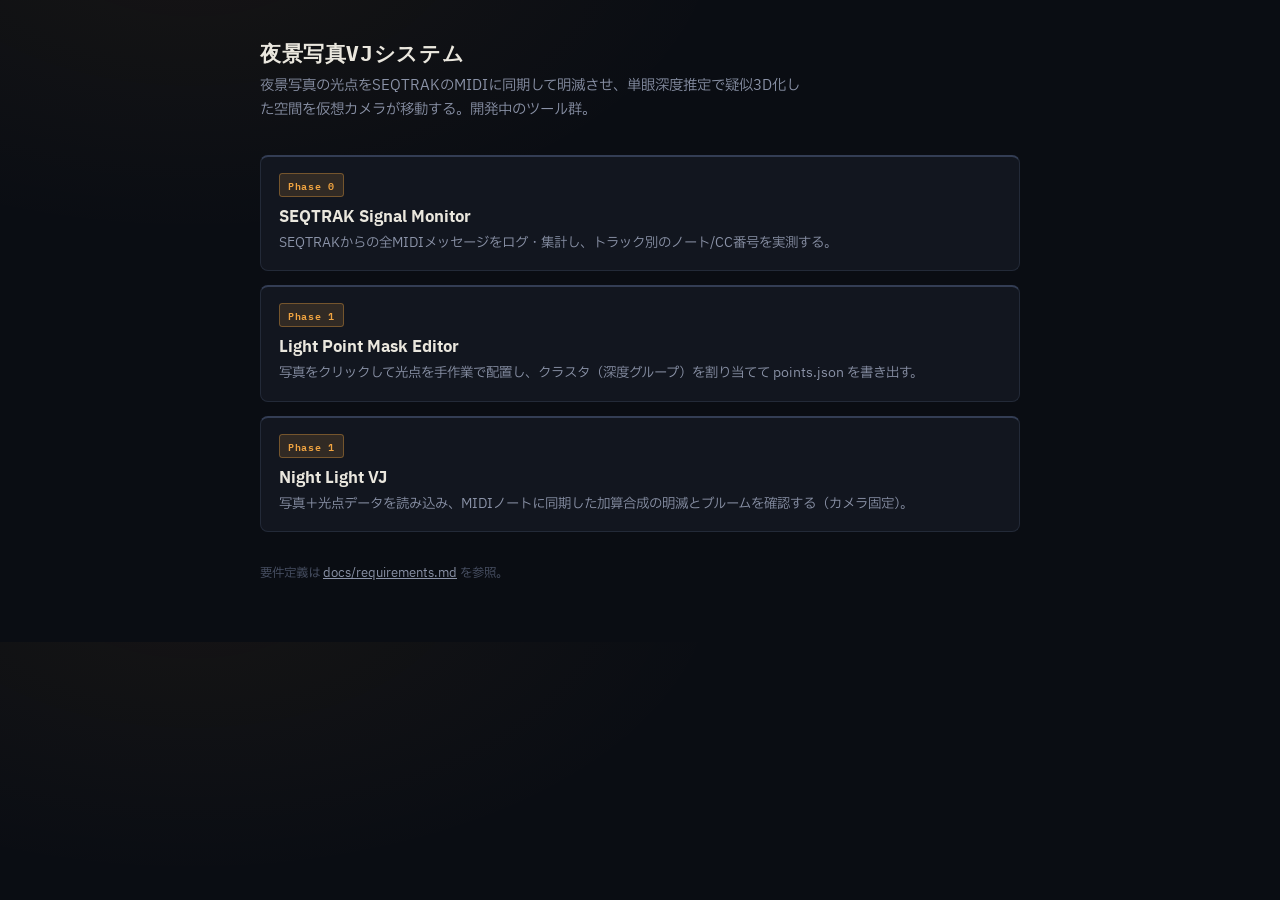
==== index.html @ df7f2bca "Implement Phase 1: light-point flicker with selective bloom Two new browser tools, both Web MIDI/Thr" ====
<!DOCTYPE html>
<html lang="ja">
<head>
<meta charset="UTF-8">
<meta name="viewport" content="width=device-width, initial-scale=1.0">
<title>夜景写真VJシステム — Tools</title>
<link rel="preconnect" href="https://fonts.googleapis.com">
<link rel="stylesheet" href="https://fonts.googleapis.com/css2?family=IBM+Plex+Sans+JP:wght@400;500;600;700&family=IBM+Plex+Mono:wght@400;500;600;700&display=swap">
<style>
  :root {
    --bg: #0a0d13;
    --panel: #12161f;
    --panel-raised: #171c28;
    --border: #232a38;
    --border-strong: #333d54;
    --text: #eae7de;
    --text-dim: #8b93a8;
    --text-faint: #4c5468;
    --accent: #f2a541;
    --accent-soft: rgba(242, 165, 65, 0.14);
    --font-display: 'IBM Plex Mono', ui-monospace, monospace;
    --font-body: 'IBM Plex Sans JP', 'IBM Plex Sans', -apple-system, sans-serif;
  }
  * { box-sizing: border-box; }
  body {
    margin: 0;
    background:
      radial-gradient(ellipse 900px 500px at 15% -10%, rgba(242, 165, 65, 0.05), transparent 60%),
      var(--bg);
    color: var(--text);
    font-family: var(--font-body);
    padding: 40px 24px 60px;
  }
  .wrap { max-width: 760px; margin: 0 auto; }
  h1 {
    font-family: var(--font-display);
    font-size: 1.3rem;
    letter-spacing: 0.03em;
    margin: 0 0 6px;
  }
  .sub { color: var(--text-dim); font-size: 0.9rem; margin: 0 0 32px; line-height: 1.7; max-width: 60ch; }
  .cards { display: flex; flex-direction: column; gap: 14px; }
  a.card {
    display: block;
    background: var(--panel);
    border: 1px solid var(--border);
    border-top: 2px solid var(--border-strong);
    border-radius: 8px;
    padding: 16px 18px;
    text-decoration: none;
    color: var(--text);
    transition: border-color 0.15s ease;
  }
  a.card:hover { border-color: var(--accent); }
  .card .phase {
    font-family: var(--font-display);
    font-size: 0.65rem;
    font-weight: 600;
    letter-spacing: 0.07em;
    background: var(--accent-soft);
    color: var(--accent);
    border: 1px solid rgba(242, 165, 65, 0.35);
    padding: 2px 8px;
    border-radius: 3px;
    margin-right: 8px;
  }
  .card h2 { font-size: 1rem; margin: 8px 0 4px; }
  .card p { margin: 0; color: var(--text-dim); font-size: 0.84rem; line-height: 1.6; }
  footer { margin-top: 32px; color: var(--text-faint); font-size: 0.78rem; }
  footer a { color: var(--text-dim); }
</style>
</head>
<body>
<div class="wrap">
  <h1>夜景写真VJシステム</h1>
  <p class="sub">夜景写真の光点をSEQTRAKのMIDIに同期して明滅させ、単眼深度推定で疑似3D化した空間を仮想カメラが移動する。開発中のツール群。</p>

  <div class="cards">
    <a class="card" href="midi-monitor/">
      <span class="phase">Phase 0</span>
      <h2>SEQTRAK Signal Monitor</h2>
      <p>SEQTRAKからの全MIDIメッセージをログ・集計し、トラック別のノート/CC番号を実測する。</p>
    </a>
    <a class="card" href="mask-editor/">
      <span class="phase">Phase 1</span>
      <h2>Light Point Mask Editor</h2>
      <p>写真をクリックして光点を手作業で配置し、クラスタ（深度グループ）を割り当てて points.json を書き出す。</p>
    </a>
    <a class="card" href="runtime/">
      <span class="phase">Phase 1</span>
      <h2>Night Light VJ</h2>
      <p>写真＋光点データを読み込み、MIDIノートに同期した加算合成の明滅とブルームを確認する（カメラ固定）。</p>
    </a>
  </div>

  <footer>
    要件定義は <a href="docs/requirements.md">docs/requirements.md</a> を参照。
  </footer>
</div>
</body>
</html>
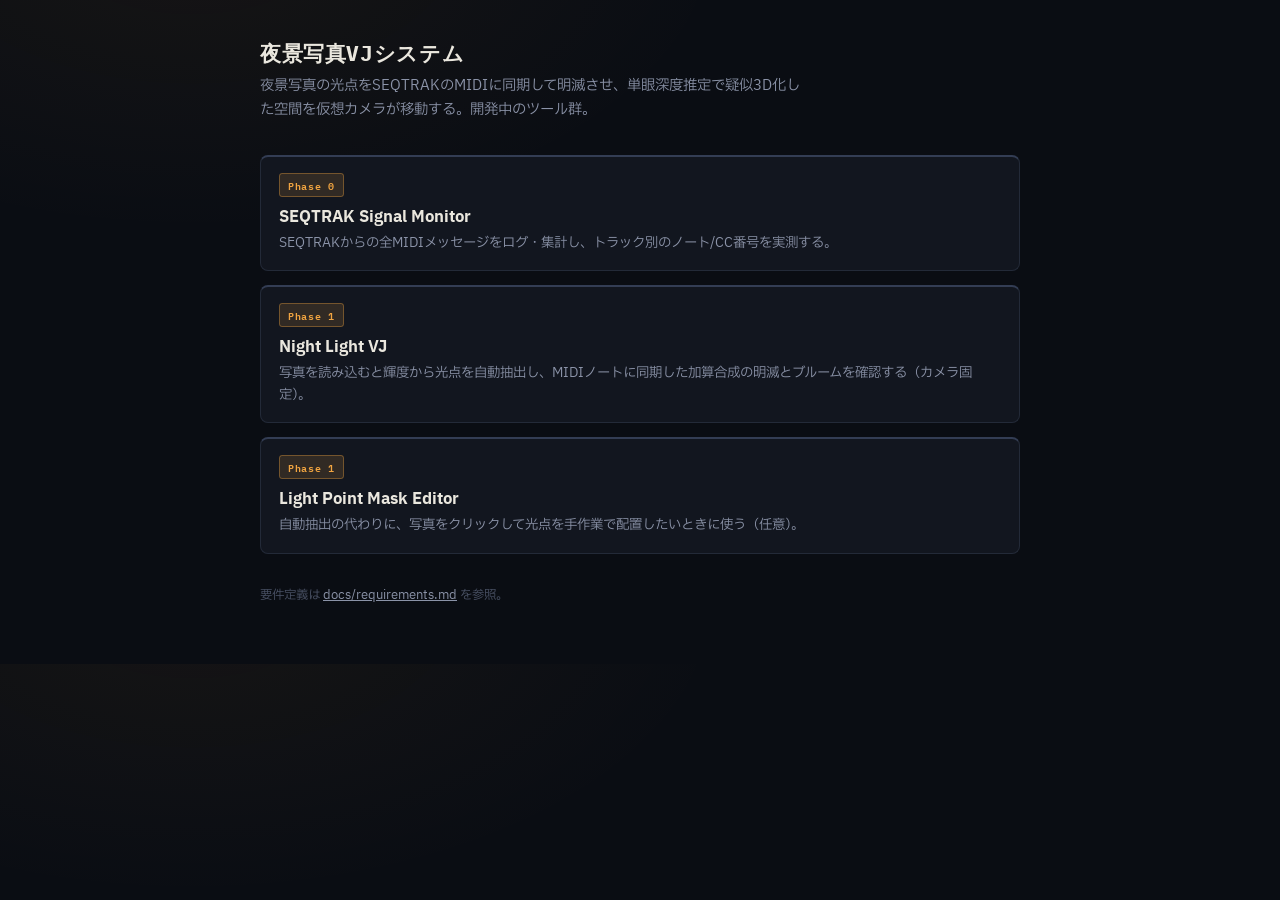
==== commit ef96ad52: "Auto-extract light points from photo luminance; sway the photo itself Replaces manual point placemen" ====
--- a/index.html
+++ b/index.html
@@ -81,15 +81,15 @@
       <h2>SEQTRAK Signal Monitor</h2>
       <p>SEQTRAKからの全MIDIメッセージをログ・集計し、トラック別のノート/CC番号を実測する。</p>
     </a>
+    <a class="card" href="runtime/">
+      <span class="phase">Phase 1</span>
+      <h2>Night Light VJ</h2>
+      <p>写真を読み込むと輝度から光点を自動抽出し、MIDIノートに同期した加算合成の明滅とブルームを確認する（カメラ固定）。</p>
+    </a>
     <a class="card" href="mask-editor/">
       <span class="phase">Phase 1</span>
       <h2>Light Point Mask Editor</h2>
-      <p>写真をクリックして光点を手作業で配置し、クラスタ（深度グループ）を割り当てて points.json を書き出す。</p>
-    </a>
-    <a class="card" href="runtime/">
-      <span class="phase">Phase 1</span>
-      <h2>Night Light VJ</h2>
-      <p>写真＋光点データを読み込み、MIDIノートに同期した加算合成の明滅とブルームを確認する（カメラ固定）。</p>
+      <p>自動抽出の代わりに、写真をクリックして光点を手作業で配置したいときに使う（任意）。</p>
     </a>
   </div>
 
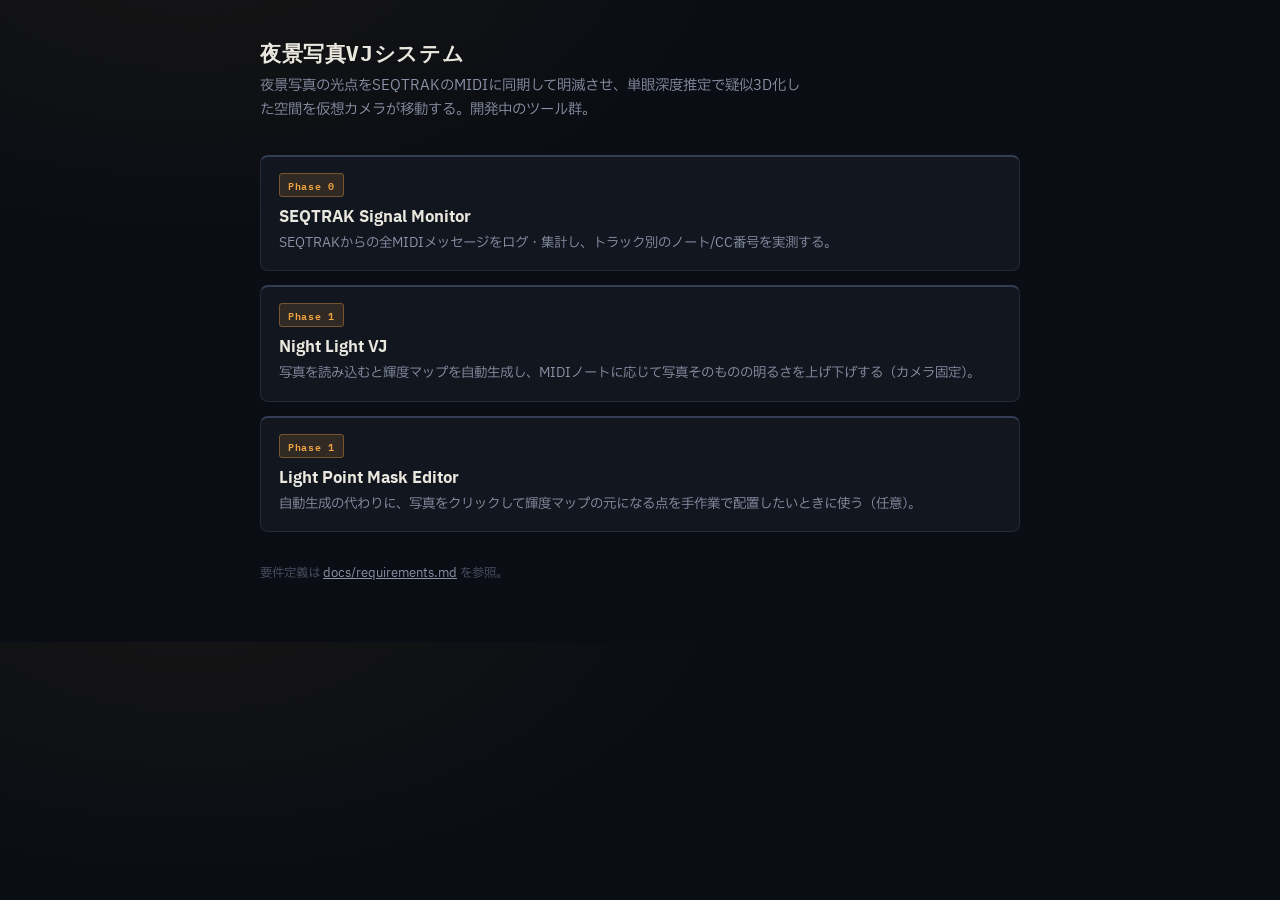
==== commit 8c3205ee: "Replace point sprites with a luminance map that modulates the photo Per request: instead of renderin" ====
--- a/index.html
+++ b/index.html
@@ -84,12 +84,12 @@
     <a class="card" href="runtime/">
       <span class="phase">Phase 1</span>
       <h2>Night Light VJ</h2>
-      <p>写真を読み込むと輝度から光点を自動抽出し、MIDIノートに同期した加算合成の明滅とブルームを確認する（カメラ固定）。</p>
+      <p>写真を読み込むと輝度マップを自動生成し、MIDIノートに応じて写真そのものの明るさを上げ下げする（カメラ固定）。</p>
     </a>
     <a class="card" href="mask-editor/">
       <span class="phase">Phase 1</span>
       <h2>Light Point Mask Editor</h2>
-      <p>自動抽出の代わりに、写真をクリックして光点を手作業で配置したいときに使う（任意）。</p>
+      <p>自動生成の代わりに、写真をクリックして輝度マップの元になる点を手作業で配置したいときに使う（任意）。</p>
     </a>
   </div>
 
